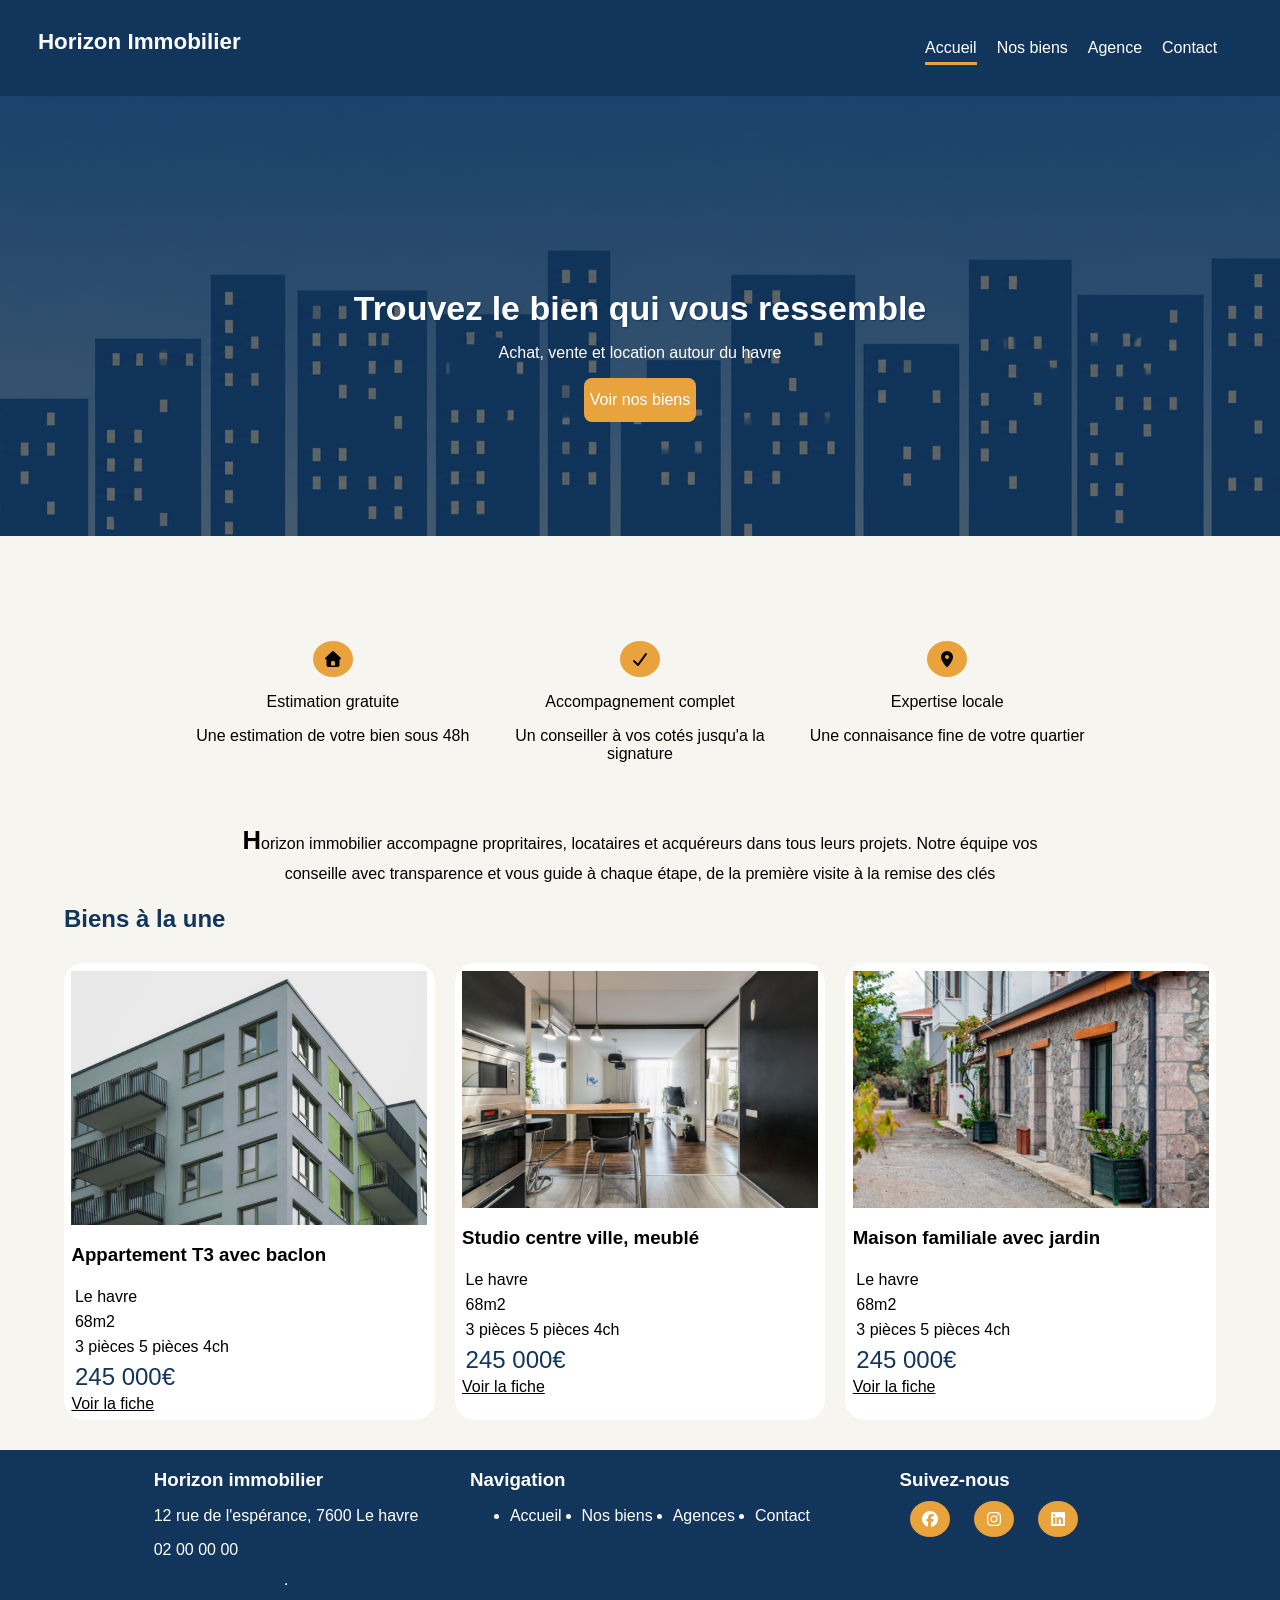
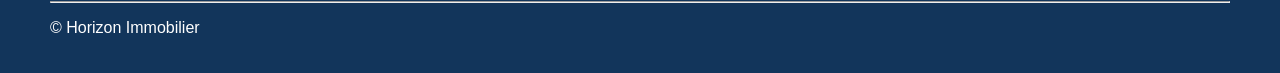
==== index.html @ 6ddf1cc8 "initial commit" ====
<!DOCTYPE html>
<html lang="fr">
<head>
    <meta charset="UTF-8">
    <meta name="viewport" content="width=device-width, initial-scale=1.0">
    <title>Accueil - Agence Immo</title>
    <link rel="stylesheet" href="css/style.css">
    <link rel="stylesheet" href="css/all.min.css">
</head>
<body>
    <header>
        <span class="brand">Horizon Immobilier</span>
        <nav>
            <ul>
                <li class="active-menu">Accueil</li>
                <li id="menu_deroulant"><a href="biens.html">Nos biens</a>
                <ul class="sous_menu">
                    <li><a href="biens.html">Acheter</a></li>
                    <li><a href="biens.html">Louer</a></li>
                    <li><a href="contact.html">Estimer</a></li>
                </li>
                </ul>
                <li><a href="agence.html">Agence</a></li>
                <li><a href="contact.html">Contact</a></li>
            </ul>
        </nav>
    </header>
    <section id="hero">
            <h1>Trouvez le bien qui vous ressemble</h1>
            <p>Achat, vente et location autour du havre</p>
            <button><a href="biens.html">Voir nos biens</a></button>
    </section>
    <main>   
        <section id="atouts">
            <div class="atout-item">
                <i class="fa-solid fa-house"></i>
                <p>Estimation gratuite</p>
                <p>Une estimation de votre bien sous 48h</p>

            </div>
            <div class="atout-item">
                <i class="fa-solid fa-check"></i>
                <p>Accompagnement complet</p>
                <p>Un conseiller à vos cotés jusqu'a la signature</p>
            </div>
            <div class="atout-item">
                <i class="fa-solid fa-location-dot"></i>
                <p>Expertise locale</p>
                <p>Une connaisance fine de votre quartier</p>
            </div>
        </section>
        <section id="introduction">
            <p>Horizon immobilier accompagne propritaires, locataires et acquéreurs dans tous leurs projets. Notre 
                équipe vos conseille avec transparence et vous guide à chaque étape, de la première visite à la remise des clés
            </p>
        </section>
         <h2>Biens à la une</h2>
        <section id="biens-a-une">
            <div class="card-bien">
                <img src="img/bien-appartement.jpg" width="100" height="61%" alt="image appartement">
                <h3>Appartement T3 avec baclon</h3>
                <p>Le havre</p>
                <p>68m2</p>
                <p>3 pièces 5 pièces 4ch </p>
                <p class="prix">245 000€</p>
                <a href="">Voir la fiche</a>
            </div>
            <div class="card-bien">
                <img src="img/bien-studio.jpg" width="300" alt="image studio">
                    <h3>Studio centre ville, meublé</h3>
                    <p>Le havre</p>
                    <p>68m2</p>
                    <p>3 pièces 5 pièces 4ch </p>
                    <p class="prix">245 000€</p>
                    <a href="">Voir la fiche</a>
                </div>
            <div class="card-bien">
                    <img src="img/bien-maison.jpg" width="300" alt="image maison">
                    <h3>Maison familiale avec jardin</h3>
                    <p>Le havre</p>
                    <p>68m2</p>
                    <p>3 pièces 5 pièces 4ch </p>
                    <p class="prix">245 000€</p>
                    <a href="">Voir la fiche</a>
            </div>
        
        </section>
    </main>

    <footer>
        <section class="container-footer">
        <div>
            <h3>Horizon immobilier</h3>
            <p>12 rue de l'espérance, 7600 Le havre</p>
            <p>02 00 00 00</p>
        </div>
        <div>
            <h3>Navigation</h3>
             <ul>
                <li>Accueil</li>
                <li>Nos biens</li>
                <li>Agences</li>
                <li>Contact</li>
             </ul>
        </div>
        <div>
            <h3>Suivez-nous</h3>
            <i class="fa-brands fa-facebook"></i>
            <i class="fa-brands fa-instagram"></i>
            <i class="fa-brands fa-linkedin"></i>
        </div>
        <hr>
        </section>
        <hr>
       <p>© Horizon Immobilier </p> 
    </footer>
</body>
</html>
---- css/style.css ----
body{
    margin: 0;
    background-color: #f7f5f0;
    font-family: Arial, Helvetica, sans-serif;
}
a{
    color: white;
    text-decoration: none;
}
.card-bien a{
    color: black;
    text-decoration: underline;
}
.container{
    min-height: 100vh;
}
h1,h2{
    margin: 0;
}
h1{
    font-size: 34px;
}
h2{
    color: #12355b;
    margin-bottom: 2%;
}
header{
    background-color: #12355b;
    padding: 1%;
    height: 70px;
    position: sticky;
    top:0;
    z-index: 1000;
}
header ul{
    display: flex;
    list-style: none;
    float: right;
    color: white ;
    gap: 20px;
}
nav{
    margin-right: 50px;
    margin-top: 10px;
}
.brand{
    color: white;
    font-weight: bold;
    float: left;
    margin-top: 1.3%;
    margin-left: 2%;
    font-size: 1.4em;;
}
.active-menu{
    border-bottom: 3px solid #e8a33d;
    padding-bottom: 5px;
}
main{
    width: 90%;
    margin: 2% auto;
}
#hero{
    position: relative;
    width: 100%;
    display: flex;
    height: 520px;
    align-items: center;
    justify-content: center;
    flex-direction: column;
    background-image:linear-gradient(rgba(18, 53, 91, 0.6), rgba(18, 53, 91, 0.6)),     url("../img/hero.png");
    background-size: cover;
    background-position:center -80px;
    background-repeat: no-repeat;
    color: white;
}
#hero h1{
    text-shadow: 1px 1px 2px #12355b;
}
button{
    background-color: #e8a33d;
    color: 12355b;
    font-size: 16px;
    border-radius: 8px;
    min-height: 44px;
    border: none;
}
#atouts{
    display: flex;
    width: 80%;
    height: auto;
    text-align: center;
    margin: 0 auto;
}
#atouts i{
    background-color: #e8a33d;
    border-radius: 50%;
    padding: 10px;
}
.atout-item{
    width: 40%;
}
#introduction{
    margin: 0 auto;
    width: 860px;
    text-align: center;
    margin-top: 4%;
    line-height: 30px;
}
#introduction::first-letter{
    font-weight: bold;
    font-size: 1.6em;
}
#biens-a-une{
    display: grid;
    gap: 20px;
    grid-template-columns: repeat(3, 2fr); 
    margin: 30px auto;
}
.card-bien{
    position: relative;
    border-radius: 20px;
    display: flex;
    flex-direction: column;
     background-color: white;
     padding: 2%;
}
.card-bien .prix{
    font-size: 1.5em;
    margin: 1%;
    color: #12355b
}
.card-bien p{
    margin: 1%;
}
.card-bien img{
    width: 100%;
    object-fit: cover;
}
.avendre, .alouer{
    position: absolute;
    background-color: #c62828;
    color: white;
    padding: 0 10px 0 10px;
    font-size: 16px;
    border-radius: 20px;
    top:3%;
    left: 4%;
}
.alouer{
    background-color: #2e7d32;
}
.container-footer{
    display: grid;
    grid-template-columns: repeat(3,1fr);
    width: 90%;
    margin: 0 auto;
    justify-items: center;
}
.container-footer ul{
    display: flex;
    gap: 20px
}

#filtre{
    margin: 2%;
    width: 100%;
}
#filtre select{
    margin-right: 2%;
    padding: 10px;
    width: 250px;
}
#filtre label{
    font-weight: bold;
}
#list_biens{
    display: grid;
    width: 100%;
    grid-template-columns: repeat(3, 1fr);
    gap:20px;
}
#honoraire{
    margin-top: 3%;
}
#honoraire table{
    width: 800px;
    border: 1px solid rgb(186, 186, 186);
    border-collapse: collapse;
    background-color: white;
}
#honoraire th{
    background-color: #12355b;
    padding: 2%;
    color: white
}
#honoraire td{
    padding: 2%;
    border: 1px solid rgb(186, 186, 186);   
}
.prix-fiche{
    float: right;
}
#description-bien, .contact-conseiller{
    margin-top: 3%;
}
#localisation{
    margin-top: 3%;
}
#localisation a{
    text-decoration: underline;
    color:#12355b;
    margin: 1%;
}
#agence{
    margin: 2%;
}
.presentation-agence{
max-width: 820px;
}
#agence a{
    color:#12355b;
    text-decoration: underline;
}
#container-equipe{
    display: grid;
    width: 90%;
    margin: 0 auto;
    gap: 20px;
    grid-template-columns: repeat(4,1fr);
}
#equipe{
    width:100%;
    text-align: center;
    background-color: white;
    padding: 2%;
}
dl{
    background-color: white;
    padding: 1%;
}
dt{
    font-weight: bold;
}
dd{
    margin: 1%;
}
video{
    display: block;
    margin: 0 auto;
}
.contact-section {
    max-width: 1200px;
    margin: 0 auto;
    padding: 20px 30px;

}
.contact-section aside{
    padding: 20px;
    border: 1px solid #e1e1e1;
    border-radius: 8px;
    background: #fff;
    box-sizing: border-box;
    overflow-wrap: anywhere;
    padding: 3%;
}
.contact-layout {
    display: grid;
    grid-template-columns: minmax(0, 2fr) minmax(220px, 0.9fr);
    gap: 32px;
    align-items: start;
}
.contact-form {
    display: flex;
    flex-direction: column;
    gap: 12px;
    min-width: 0;
}
.form-row {
    display: grid;
    grid-template-columns: repeat(2, minmax(0, 1fr));
    gap: 12px;
}
.form-group {
    display: flex;
    flex-direction: column;
    min-width: 0;
    gap: 5px;
}
.form-group label {
    font-size: 13px;
    font-weight: 600;
}

.form-group input,
.form-group select,
.form-group textarea {
    width: 100%;
    box-sizing: border-box;
    padding: 10px;
    border: 1px solid #cbd0d8;
    border-radius: 5px;
    background: #fff;
    font-size: 13px;
    color: #17233f;
}

.form-group input,
.form-group select {
    height: 40px;
}

.form-group textarea {
    resize: vertical;
    min-height: 100px;
}

fieldset {
    display: flex;
    align-items: center;
    flex-wrap: wrap;
    gap: 12px;
    margin: 0;
    padding: 10px 12px;
    border: 1px solid #cbd0d8;
    border-radius: 5px;
    min-width: 0;
}

fieldset legend {
    padding: 0 5px;
    font-size: 13px;
    font-weight: 600;
}

.form-buttons {
    display: flex;
    gap: 10px;
    align-items: center;
}

.form-buttons button {
    padding: 10px 20px;
    border-radius: 5px;
    font-size: 13px;
    font-weight: 600;
    cursor: pointer;
}
@keyframes glissement {
  from {
    transform: translateX(0);
  }
  to {
    transform: translateX(-30px);
  }
}
nav ul{
    position: relative;
}
.sous_menu a{
    color: #12355b;
}
.sous_menu{
    display: none;
    position: absolute;
    top: 100%;
    left: 20%;
    padding: 10px;
    min-width: 60%;
    border-radius: 20px;
    background-color: #fff;
    border: 1px solid silver;
    animation-name: glissement;
  animation-duration: 1s;
  animation-timing-function: ease-in-out;
  animation-direction: alternate;
  animation-iteration-count: infinite;
}
#menu_deroulant:hover .sous_menu{
display: flex;
}
#menu_deroulant .sous_menu a:hover{
text-decoration: underline;
}


@media (max-width: 600px) {
    .contact-section {
        padding: 20px 15px;
    }

    .contact-layout {
        grid-template-columns: 1fr;
        gap: 25px;
    }

    .form-row {
        grid-template-columns: 1fr;
    }
    #hero{
        text-align: center;
    }
    #atouts{
        font-size: 1.3em;
        flex-direction: column;
    }
    #atouts i{
        font-size: 1.5em;
        
    }
    .atout-item {
    width: 100%;
    }
    #introduction{
        width: 100%;
    }
    #biens-a-une{
    grid-template-columns: repeat(1, 2fr);

    }
    #filtre form{
        display: flex;
        flex-direction: column;
    }

    #list_biens{
    grid-template-columns: repeat(1, 1fr);

    }

    #honoraire{
        overflow: auto;
    }
    .container-footer{
        grid-template-columns: repeat(1, 1fr);
        justify-items: start
    }

}

#coordonnees a{
color: #12355b;
text-decoration: underline;
}

.btn-reset{
    background-color: white;
    border: 1px solid #12355b;
    color:#12355b
}

.ancre{
    text-decoration: underline;
    color:#12355b;
    margin: 1%; 
}
#caracteristiques-bien{
    display: grid;
    grid-template-columns: repeat(2,2fr);
    background-color: white;
    width: 60%;
    padding: 2%;
}
#map{
    width: 30%;
    background-color: aliceblue;
    height: 20%;
    padding: 10%;
    text-align: center;
}
#bloc-image{    
    display: grid;
    grid-template-columns: 2fr 1fr 1fr;
    grid-template-rows: repeat(2, 150px);
    gap: 6px;
}
.contact-conseiller{
float: right;
background-color: white;
text-align: center;
padding: 3%;
position: sticky;
top: 70px;
}
#bloc-image img{
    width: 100%;
    height: 100%;
    object-fit: cover;
    border-radius: 6px;
    display: block;
}
#bloc-image .img-principale{
    grid-column: 1;
    grid-row: 1 / 3;
}

footer{
    background-color: #12355b;
    color: white;
    padding: 0 50px 20px 50px;
}
footer h3{
    margin-bottom: 0;
}
footer i{
    background-color: #e8a33d;
    margin: 10px;
    border-radius: 50%;
    padding: 10px;
}
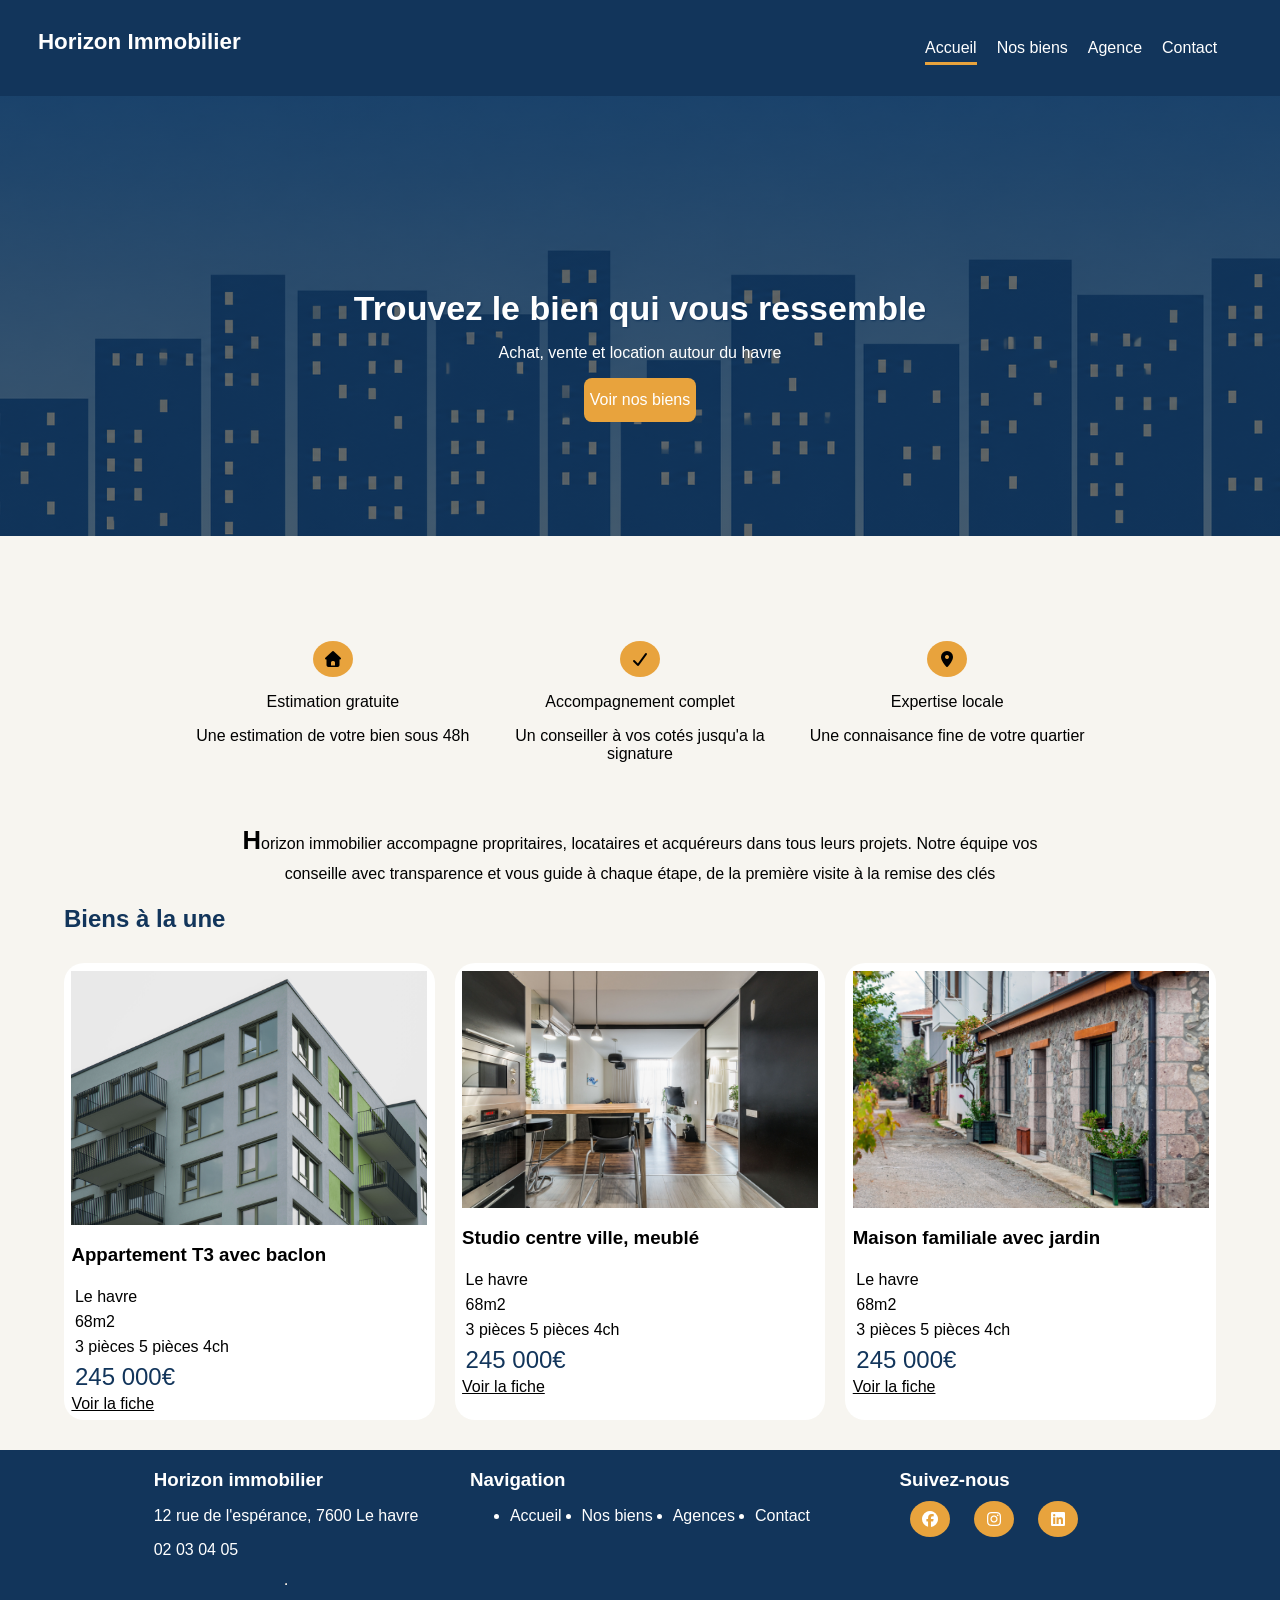
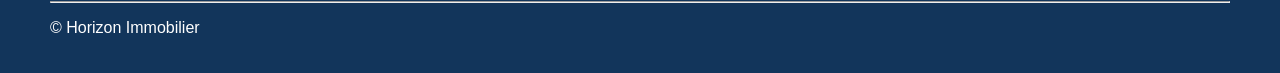
==== commit 12011407: "update telephone" ====
--- a/index.html
+++ b/index.html
@@ -92,7 +92,7 @@
         <div>
             <h3>Horizon immobilier</h3>
             <p>12 rue de l'espérance, 7600 Le havre</p>
-            <p>02 00 00 00</p>
+            <p>02 03 04 05</p>
         </div>
         <div>
             <h3>Navigation</h3>
